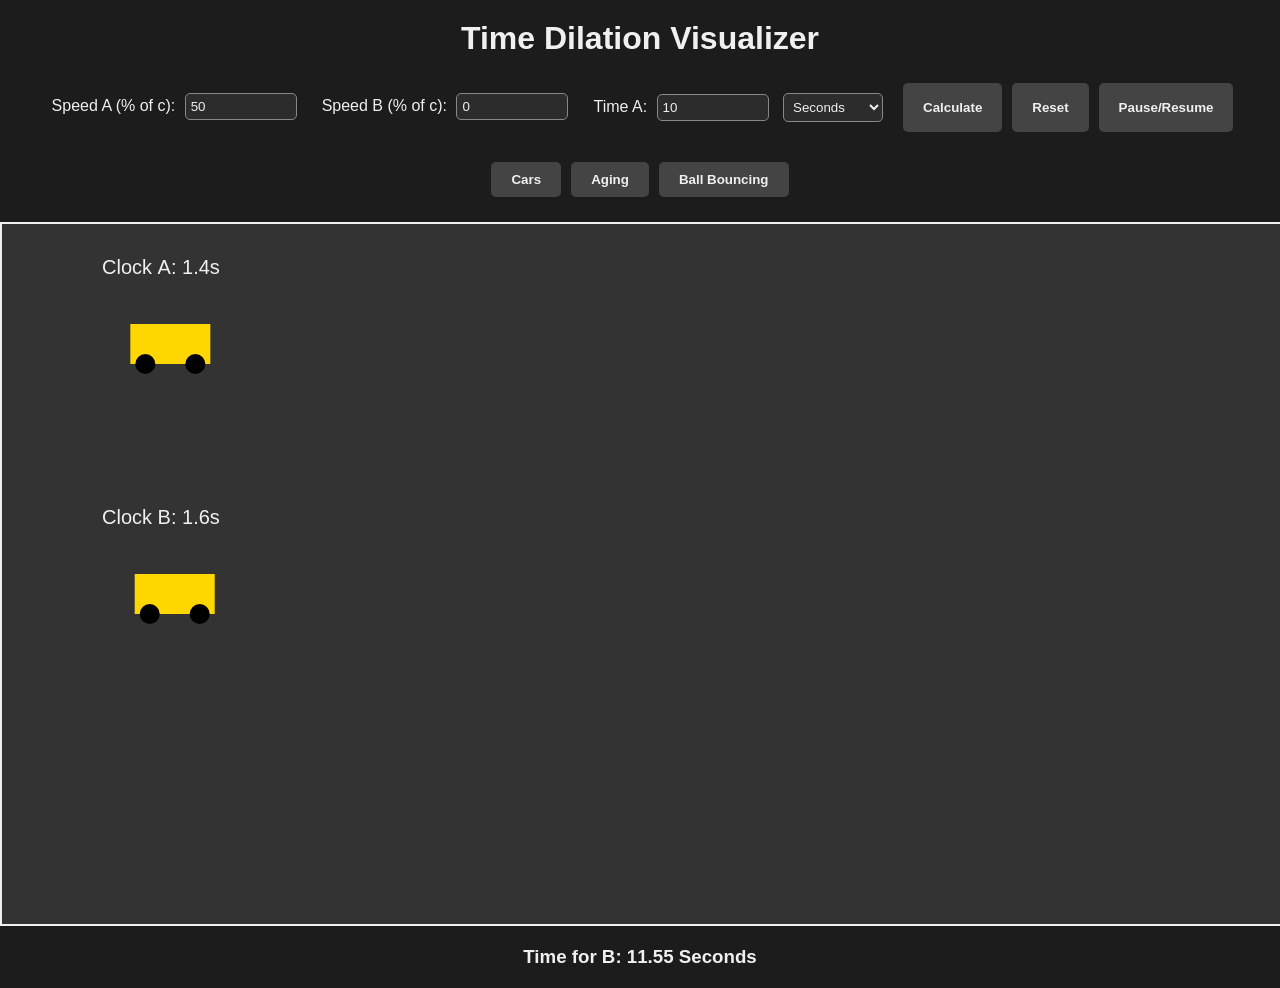
==== index.html @ 10cb570b "Update and rename Index.html to index.html" ====
<!DOCTYPE html>
<html lang="en">
<head>
    <meta charset="UTF-8">
    <title>Time Dilation Visualizer</title>
    <style>
        body {
            background: #1c1c1c;
            color: #f0f0f0;
            font-family: 'Arial', sans-serif;
            text-align: center;
            margin: 0;
            padding: 0;
        }
        canvas {
            background: #333;
            border: 2px solid #f0f0f0;
            margin-top: 20px;
            display: block;
            margin-left: auto;
            margin-right: auto;
        }
        .controls {
            margin: 20px;
            display: flex;
            justify-content: center;
            flex-wrap: wrap;
        }
        label {
            margin: 10px;
        }
        input, select {
            margin: 5px;
            padding: 5px;
            width: 100px;
            border: 1px solid #888;
            border-radius: 5px;
            background: #2c2c2c;
            color: #f0f0f0;
        }
        button {
            margin: 5px;
            padding: 10px 20px;
            font-weight: bold;
            border: none;
            border-radius: 5px;
            background: #444;
            color: #f0f0f0;
            cursor: pointer;
            transition: background 0.3s;
        }
        button:hover {
            background: #666;
        }
        h1 {
            margin-top: 20px;
        }
        h3 {
            margin: 20px;
        }
    </style>
</head>
<body>
    <h1>Time Dilation Visualizer</h1>
    <div class="controls">
        <label>Speed A (% of c): <input type="number" id="speedA" value="50"></label>
        <label>Speed B (% of c): <input type="number" id="speedB" value="0"></label>
        <label>Time A: <input type="number" id="timeA" value="10">
            <select id="timeAUnit">
                <option value="1">Seconds</option>
                <option value="60">Minutes</option>
                <option value="3600">Hours</option>
                <option value="86400">Days</option>
                <option value="604800">Weeks</option>
                <option value="2629800">Months</option>
                <option value="31557600">Years</option>
            </select>
        </label>
        <button onclick="calculate()">Calculate</button>
        <button onclick="resetClocks()">Reset</button>
        <button onclick="togglePause()">Pause/Resume</button>
    </div>
    <div class="controls">
        <button onclick="setMode('cars')">Cars</button>
        <button onclick="setMode('aging')">Aging</button>
        <button onclick="setMode('bouncing')">Ball Bouncing</button>
    </div>
    <canvas id="animationCanvas" width="1400" height="700"></canvas>
    <h3 id="result"></h3>

    <script>
        const c = 299792458;
        let gammaA = 1;
        let gammaB = 1;
        let tA = 10;
        let tB = 10;
        let unitMultiplier = 1;
        let unitName = 'Seconds';
        let mode = 'cars';
        let paused = false;

        function calculate() {
            const speedA = parseFloat(document.getElementById("speedA").value) / 100 * c;
            const speedB = parseFloat(document.getElementById("speedB").value) / 100 * c;
            const timeValue = parseFloat(document.getElementById("timeA").value);
            unitMultiplier = parseFloat(document.getElementById("timeAUnit").value);
            unitName = document.getElementById("timeAUnit").options[document.getElementById("timeAUnit").selectedIndex].text;
            tA = timeValue * unitMultiplier;
            gammaA = 1 / Math.sqrt(1 - (speedA * speedA) / (c * c));
            gammaB = 1 / Math.sqrt(1 - (speedB * speedB) / (c * c));
            tB = tA * (gammaA / gammaB);
            document.getElementById("result").innerText = `Time for B: ${(tB/unitMultiplier).toFixed(2)} ${unitName}`;
        }

        function resetClocks() {
            clockA = 0;
            clockB = 0;
            lastTime = null;
        }

        function togglePause() {
            paused = !paused;
        }

        function setMode(newMode) {
            mode = newMode;
        }

        const canvas = document.getElementById("animationCanvas");
        const ctx = canvas.getContext("2d");
        let clockA = 0, clockB = 0;

        function drawCar(x, y) {
            ctx.fillStyle = "#FFD700";
            ctx.fillRect(x, y, 80, 40);
            ctx.fillStyle = "#000";
            ctx.beginPath();
            ctx.arc(x + 15, y + 40, 10, 0, Math.PI * 2);
            ctx.arc(x + 65, y + 40, 10, 0, Math.PI * 2);
            ctx.fill();
        }

        function drawPerson(x, y, scale) {
            ctx.fillStyle = "#FFD700";
            ctx.beginPath();
            ctx.arc(x, y, 10 * scale, 0, Math.PI * 2);
            ctx.fill();
            ctx.fillRect(x - 5 * scale, y, 10 * scale, 40 * scale);
        }

        function drawBall(x, y) {
            ctx.fillStyle = "#FFD700";
            ctx.beginPath();
            ctx.arc(x, y, 20, 0, Math.PI * 2);
            ctx.fill();
        }

        function draw() {
            ctx.clearRect(0, 0, canvas.width, canvas.height);
            ctx.fillStyle = "#f0f0f0";
            ctx.font = "20px Arial";

            if (mode === 'cars') {
                ctx.fillText(`Clock A: ${clockA.toFixed(1)}s`, 100, 50);
                ctx.fillText(`Clock B: ${clockB.toFixed(1)}s`, 100, 300);
                drawCar(100 + clockA * 20, 100);
                drawCar(100 + clockB * 20, 350);
            } 
            else if (mode === 'aging') {
                ctx.beginPath();
                ctx.moveTo(canvas.width/2, 0);
                ctx.lineTo(canvas.width/2, canvas.height);
                ctx.stroke();

                ctx.fillText(`Clock A: ${clockA.toFixed(1)}s`, canvas.width/4 - 50, 50);
                ctx.fillText(`Clock B: ${clockB.toFixed(1)}s`, canvas.width*3/4 - 50, 50);

                drawPerson(canvas.width/4, canvas.height/2, 1 + clockA * 0.05);
                drawPerson(canvas.width*3/4, canvas.height/2, 1 + clockB * 0.05);
            } 
            else if (mode === 'bouncing') {
                ctx.strokeStyle = "#f0f0f0";
                ctx.beginPath();
                ctx.moveTo(200, 650);
                ctx.lineTo(400, 650);
                ctx.moveTo(1000, 650);
                ctx.lineTo(1200, 650);
                ctx.stroke();

                ctx.fillText(`Clock A: ${clockA.toFixed(1)}s`, 280, 50);
                ctx.fillText(`Clock B: ${clockB.toFixed(1)}s`, 1080, 50);

                const bounceHeightA = 550 * (Math.abs(Math.sin(clockA)));
                const bounceHeightB = 550 * (Math.abs(Math.sin(clockB)));

                drawBall(300, 650 - bounceHeightA);
                drawBall(1100, 650 - bounceHeightB);
            }
        }

        let lastTime = null;
        function animate(timestamp) {
            if (!lastTime) lastTime = timestamp;
            const delta = (timestamp - lastTime) / 1000;
            lastTime = timestamp;
            
            if (!paused) {
                clockA += delta;
                clockB += delta * (gammaA / gammaB);
            }

            draw();
            requestAnimationFrame(animate);
        }

        calculate();
        requestAnimationFrame(animate);
    </script>
</body>
</html>
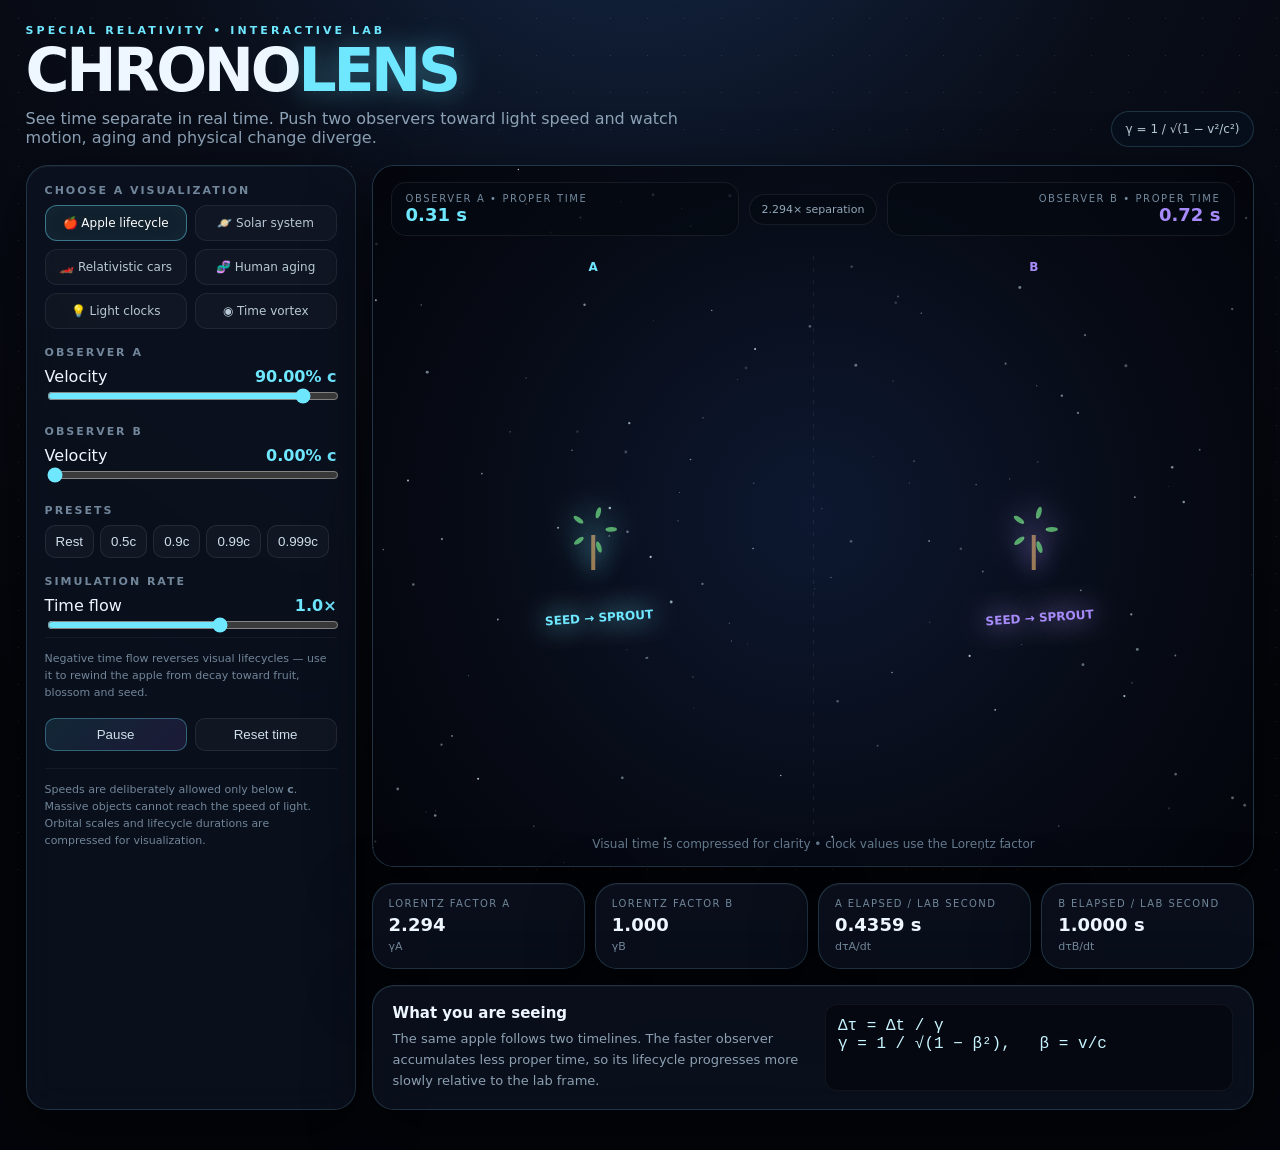
==== commit 362f7fcc: "feat: rebuild time dilation visualizer with cinematic interactive scenes" ====
--- a/index.html
+++ b/index.html
@@ -1,220 +1,46 @@
-<!DOCTYPE html>
-<html lang="en">
-<head>
-    <meta charset="UTF-8">
-    <title>Time Dilation Visualizer</title>
-    <style>
-        body {
-            background: #1c1c1c;
-            color: #f0f0f0;
-            font-family: 'Arial', sans-serif;
-            text-align: center;
-            margin: 0;
-            padding: 0;
-        }
-        canvas {
-            background: #333;
-            border: 2px solid #f0f0f0;
-            margin-top: 20px;
-            display: block;
-            margin-left: auto;
-            margin-right: auto;
-        }
-        .controls {
-            margin: 20px;
-            display: flex;
-            justify-content: center;
-            flex-wrap: wrap;
-        }
-        label {
-            margin: 10px;
-        }
-        input, select {
-            margin: 5px;
-            padding: 5px;
-            width: 100px;
-            border: 1px solid #888;
-            border-radius: 5px;
-            background: #2c2c2c;
-            color: #f0f0f0;
-        }
-        button {
-            margin: 5px;
-            padding: 10px 20px;
-            font-weight: bold;
-            border: none;
-            border-radius: 5px;
-            background: #444;
-            color: #f0f0f0;
-            cursor: pointer;
-            transition: background 0.3s;
-        }
-        button:hover {
-            background: #666;
-        }
-        h1 {
-            margin-top: 20px;
-        }
-        h3 {
-            margin: 20px;
-        }
-    </style>
-</head>
-<body>
-    <h1>Time Dilation Visualizer</h1>
-    <div class="controls">
-        <label>Speed A (% of c): <input type="number" id="speedA" value="50"></label>
-        <label>Speed B (% of c): <input type="number" id="speedB" value="0"></label>
-        <label>Time A: <input type="number" id="timeA" value="10">
-            <select id="timeAUnit">
-                <option value="1">Seconds</option>
-                <option value="60">Minutes</option>
-                <option value="3600">Hours</option>
-                <option value="86400">Days</option>
-                <option value="604800">Weeks</option>
-                <option value="2629800">Months</option>
-                <option value="31557600">Years</option>
-            </select>
-        </label>
-        <button onclick="calculate()">Calculate</button>
-        <button onclick="resetClocks()">Reset</button>
-        <button onclick="togglePause()">Pause/Resume</button>
-    </div>
-    <div class="controls">
-        <button onclick="setMode('cars')">Cars</button>
-        <button onclick="setMode('aging')">Aging</button>
-        <button onclick="setMode('bouncing')">Ball Bouncing</button>
-    </div>
-    <canvas id="animationCanvas" width="1400" height="700"></canvas>
-    <h3 id="result"></h3>
-
-    <script>
-        const c = 299792458;
-        let gammaA = 1;
-        let gammaB = 1;
-        let tA = 10;
-        let tB = 10;
-        let unitMultiplier = 1;
-        let unitName = 'Seconds';
-        let mode = 'cars';
-        let paused = false;
-
-        function calculate() {
-            const speedA = parseFloat(document.getElementById("speedA").value) / 100 * c;
-            const speedB = parseFloat(document.getElementById("speedB").value) / 100 * c;
-            const timeValue = parseFloat(document.getElementById("timeA").value);
-            unitMultiplier = parseFloat(document.getElementById("timeAUnit").value);
-            unitName = document.getElementById("timeAUnit").options[document.getElementById("timeAUnit").selectedIndex].text;
-            tA = timeValue * unitMultiplier;
-            gammaA = 1 / Math.sqrt(1 - (speedA * speedA) / (c * c));
-            gammaB = 1 / Math.sqrt(1 - (speedB * speedB) / (c * c));
-            tB = tA * (gammaA / gammaB);
-            document.getElementById("result").innerText = `Time for B: ${(tB/unitMultiplier).toFixed(2)} ${unitName}`;
-        }
-
-        function resetClocks() {
-            clockA = 0;
-            clockB = 0;
-            lastTime = null;
-        }
-
-        function togglePause() {
-            paused = !paused;
-        }
-
-        function setMode(newMode) {
-            mode = newMode;
-        }
-
-        const canvas = document.getElementById("animationCanvas");
-        const ctx = canvas.getContext("2d");
-        let clockA = 0, clockB = 0;
-
-        function drawCar(x, y) {
-            ctx.fillStyle = "#FFD700";
-            ctx.fillRect(x, y, 80, 40);
-            ctx.fillStyle = "#000";
-            ctx.beginPath();
-            ctx.arc(x + 15, y + 40, 10, 0, Math.PI * 2);
-            ctx.arc(x + 65, y + 40, 10, 0, Math.PI * 2);
-            ctx.fill();
-        }
-
-        function drawPerson(x, y, scale) {
-            ctx.fillStyle = "#FFD700";
-            ctx.beginPath();
-            ctx.arc(x, y, 10 * scale, 0, Math.PI * 2);
-            ctx.fill();
-            ctx.fillRect(x - 5 * scale, y, 10 * scale, 40 * scale);
-        }
-
-        function drawBall(x, y) {
-            ctx.fillStyle = "#FFD700";
-            ctx.beginPath();
-            ctx.arc(x, y, 20, 0, Math.PI * 2);
-            ctx.fill();
-        }
-
-        function draw() {
-            ctx.clearRect(0, 0, canvas.width, canvas.height);
-            ctx.fillStyle = "#f0f0f0";
-            ctx.font = "20px Arial";
-
-            if (mode === 'cars') {
-                ctx.fillText(`Clock A: ${clockA.toFixed(1)}s`, 100, 50);
-                ctx.fillText(`Clock B: ${clockB.toFixed(1)}s`, 100, 300);
-                drawCar(100 + clockA * 20, 100);
-                drawCar(100 + clockB * 20, 350);
-            } 
-            else if (mode === 'aging') {
-                ctx.beginPath();
-                ctx.moveTo(canvas.width/2, 0);
-                ctx.lineTo(canvas.width/2, canvas.height);
-                ctx.stroke();
-
-                ctx.fillText(`Clock A: ${clockA.toFixed(1)}s`, canvas.width/4 - 50, 50);
-                ctx.fillText(`Clock B: ${clockB.toFixed(1)}s`, canvas.width*3/4 - 50, 50);
-
-                drawPerson(canvas.width/4, canvas.height/2, 1 + clockA * 0.05);
-                drawPerson(canvas.width*3/4, canvas.height/2, 1 + clockB * 0.05);
-            } 
-            else if (mode === 'bouncing') {
-                ctx.strokeStyle = "#f0f0f0";
-                ctx.beginPath();
-                ctx.moveTo(200, 650);
-                ctx.lineTo(400, 650);
-                ctx.moveTo(1000, 650);
-                ctx.lineTo(1200, 650);
-                ctx.stroke();
-
-                ctx.fillText(`Clock A: ${clockA.toFixed(1)}s`, 280, 50);
-                ctx.fillText(`Clock B: ${clockB.toFixed(1)}s`, 1080, 50);
-
-                const bounceHeightA = 550 * (Math.abs(Math.sin(clockA)));
-                const bounceHeightB = 550 * (Math.abs(Math.sin(clockB)));
-
-                drawBall(300, 650 - bounceHeightA);
-                drawBall(1100, 650 - bounceHeightB);
-            }
-        }
-
-        let lastTime = null;
-        function animate(timestamp) {
-            if (!lastTime) lastTime = timestamp;
-            const delta = (timestamp - lastTime) / 1000;
-            lastTime = timestamp;
-            
-            if (!paused) {
-                clockA += delta;
-                clockB += delta * (gammaA / gammaB);
-            }
-
-            draw();
-            requestAnimationFrame(animate);
-        }
-
-        calculate();
-        requestAnimationFrame(animate);
-    </script>
-</body>
-</html>
+<!doctype html>
+<html lang="en">
+<head>
+<meta charset="utf-8"><meta name="viewport" content="width=device-width,initial-scale=1">
+<title>ChronoLens — Time Dilation Visualizer</title>
+<style>
+:root{--bg:#05070d;--panel:rgba(12,18,32,.78);--line:rgba(132,220,255,.18);--cyan:#6ee7ff;--violet:#a78bfa;--gold:#f7c76b;--text:#eef7ff;--muted:#8ea3b7;--danger:#ff7a90}*{box-sizing:border-box}html,body{margin:0;min-height:100%;background:radial-gradient(circle at 50% -20%,#152b4c 0,#090d18 35%,#03050a 75%);color:var(--text);font-family:Inter,ui-sans-serif,system-ui,-apple-system,Segoe UI,sans-serif}body:before{content:"";position:fixed;inset:0;pointer-events:none;background-image:radial-gradient(#fff 0.6px,transparent .7px);background-size:37px 37px;opacity:.12}.shell{width:min(1500px,96vw);margin:auto;padding:24px 0 40px}.top{display:flex;justify-content:space-between;gap:18px;align-items:end;margin-bottom:18px}.eyebrow{font-size:11px;letter-spacing:.28em;color:var(--cyan);font-weight:800}.brand h1{margin:5px 0 0;font-size:clamp(30px,5vw,60px);line-height:.95;letter-spacing:-.055em}.brand h1 span{color:var(--cyan);text-shadow:0 0 28px #6ee7ff66}.brand p{max-width:700px;color:var(--muted);margin:10px 0 0}.badge{border:1px solid var(--line);background:#08111ddd;padding:10px 14px;border-radius:999px;color:#b9cad8;font-size:12px;white-space:nowrap}.layout{display:grid;grid-template-columns:330px 1fr;gap:16px}.panel{background:var(--panel);border:1px solid var(--line);box-shadow:0 18px 60px #0008,inset 0 1px #ffffff0a;backdrop-filter:blur(18px);border-radius:22px}.controls{padding:18px;display:flex;flex-direction:column;gap:17px}.section-title{font-size:11px;letter-spacing:.18em;text-transform:uppercase;color:#71869a;font-weight:800;margin-bottom:8px}.scene-grid{display:grid;grid-template-columns:1fr 1fr;gap:8px}.scene{border:1px solid #ffffff12;background:#ffffff07;color:#b8c9d7;border-radius:12px;padding:10px 8px;cursor:pointer;font:inherit;font-size:12px;transition:.2s}.scene:hover,.scene.active{border-color:#6ee7ff70;color:white;background:#6ee7ff12;box-shadow:inset 0 0 20px #6ee7ff0b}.row{display:grid;grid-template-columns:1fr auto;align-items:center;gap:10px}.value{font-variant-numeric:tabular-nums;color:var(--cyan);font-weight:800}input[type=range]{width:100%;accent-color:#6ee7ff}.quick{display:flex;gap:6px;flex-wrap:wrap}.quick button,.action{border:1px solid #ffffff15;background:#ffffff08;color:#cfe0ec;border-radius:10px;padding:8px 10px;cursor:pointer}.quick button:hover,.action:hover{border-color:#6ee7ff55}.actions{display:grid;grid-template-columns:1fr 1fr;gap:8px}.action.primary{background:linear-gradient(135deg,#4cc9f022,#9b5de522);border-color:#6ee7ff55}.note{font-size:11px;line-height:1.55;color:#71869a;border-top:1px solid #ffffff0d;padding-top:12px}.stage{overflow:hidden;position:relative;min-height:700px}.hud{position:absolute;z-index:5;left:18px;right:18px;top:16px;display:grid;grid-template-columns:1fr auto 1fr;gap:10px;pointer-events:none}.clock{background:#050a12bb;border:1px solid #ffffff12;border-radius:15px;padding:10px 14px}.clock:last-child{text-align:right}.clock small{display:block;color:#73899d;font-size:10px;letter-spacing:.16em}.clock strong{font-size:18px;font-variant-numeric:tabular-nums}.clock.a strong{color:var(--cyan)}.clock.b strong{color:var(--violet)}.ratio{align-self:center;border:1px solid #ffffff12;border-radius:999px;background:#050a12bb;padding:8px 12px;font-size:11px;color:#93a8ba}canvas{display:block;width:100%;height:700px}.bottom{margin-top:16px;display:grid;grid-template-columns:repeat(4,1fr);gap:10px}.stat{padding:14px 16px}.stat small{display:block;color:#71869a;font-size:10px;letter-spacing:.14em;text-transform:uppercase}.stat strong{display:block;margin-top:5px;font-size:18px}.stat em{font-style:normal;color:#72879a;font-size:11px}.explain{margin-top:16px;padding:18px 20px;display:grid;grid-template-columns:1fr 1fr;gap:24px}.explain h3{margin:0 0 7px;font-size:15px}.explain p{margin:0;color:#8ca0b2;font-size:13px;line-height:1.6}.formula{font-family:ui-monospace,SFMono-Regular,Menlo,monospace;color:#c8f5ff;background:#02050a88;padding:12px;border-radius:12px;border:1px solid #ffffff0d}@media(max-width:900px){.layout{grid-template-columns:1fr}.stage{min-height:560px}canvas{height:560px}.controls{order:2}.bottom{grid-template-columns:1fr 1fr}.explain{grid-template-columns:1fr}.top{align-items:start;flex-direction:column}.badge{display:none}}@media(max-width:520px){.bottom{grid-template-columns:1fr}.hud{grid-template-columns:1fr 1fr}.ratio{display:none}}
+</style>
+</head>
+<body><main class="shell">
+<header class="top"><div class="brand"><div class="eyebrow">SPECIAL RELATIVITY • INTERACTIVE LAB</div><h1>CHRONO<span>LENS</span></h1><p>See time separate in real time. Push two observers toward light speed and watch motion, aging and physical change diverge.</p></div><div class="badge">γ = 1 / √(1 − v²/c²)</div></header>
+<section class="layout"><aside class="panel controls">
+<div><div class="section-title">Choose a visualization</div><div class="scene-grid"><button class="scene active" data-scene="apple">🍎 Apple lifecycle</button><button class="scene" data-scene="solar">🪐 Solar system</button><button class="scene" data-scene="cars">🏎️ Relativistic cars</button><button class="scene" data-scene="human">🧬 Human aging</button><button class="scene" data-scene="clock">💡 Light clocks</button><button class="scene" data-scene="wormhole">◉ Time vortex</button></div></div>
+<div><div class="section-title">Observer A</div><div class="row"><span>Velocity</span><span class="value" id="vaText">90.00% c</span></div><input id="va" type="range" min="0" max="99.99" step="0.01" value="90"></div>
+<div><div class="section-title">Observer B</div><div class="row"><span>Velocity</span><span class="value" id="vbText">0.00% c</span></div><input id="vb" type="range" min="0" max="99.99" step="0.01" value="0"></div>
+<div><div class="section-title">Presets</div><div class="quick"><button data-preset="0,0">Rest</button><button data-preset="50,0">0.5c</button><button data-preset="90,0">0.9c</button><button data-preset="99,0">0.99c</button><button data-preset="99.9,0">0.999c</button></div></div>
+<div><div class="section-title">Simulation rate</div><div class="row"><span>Time flow</span><span class="value" id="rateText">1.0×</span></div><input id="rate" type="range" min="-5" max="5" step=".1" value="1"><div class="note">Negative time flow reverses visual lifecycles — use it to rewind the apple from decay toward fruit, blossom and seed.</div></div>
+<div class="actions"><button class="action primary" id="pause">Pause</button><button class="action" id="reset">Reset time</button></div>
+<div class="note">Speeds are deliberately allowed only below <b>c</b>. Massive objects cannot reach the speed of light. Orbital scales and lifecycle durations are compressed for visualization.</div>
+</aside>
+<section><div class="panel stage"><div class="hud"><div class="clock a"><small>OBSERVER A • PROPER TIME</small><strong id="clockA">0.00 s</strong></div><div class="ratio" id="ratio">1.000× separation</div><div class="clock b"><small>OBSERVER B • PROPER TIME</small><strong id="clockB">0.00 s</strong></div></div><canvas id="cv"></canvas></div>
+<div class="bottom"><div class="panel stat"><small>Lorentz factor A</small><strong id="ga">2.294</strong><em>γA</em></div><div class="panel stat"><small>Lorentz factor B</small><strong id="gb">1.000</strong><em>γB</em></div><div class="panel stat"><small>A elapsed / lab second</small><strong id="ta">0.4359 s</strong><em>dτA/dt</em></div><div class="panel stat"><small>B elapsed / lab second</small><strong id="tb">1.0000 s</strong><em>dτB/dt</em></div></div>
+<div class="panel explain"><div><h3>What you are seeing</h3><p id="explainText">The same apple follows two timelines. The faster observer accumulates less proper time, so its lifecycle progresses more slowly relative to the lab frame.</p></div><div class="formula">Δτ = Δt / γ<br>γ = 1 / √(1 − β²), &nbsp; β = v/c</div></div></section></section></main>
+<script>
+const $=s=>document.querySelector(s), $$=s=>[...document.querySelectorAll(s)];
+const cv=$('#cv'),ctx=cv.getContext('2d');let scene='apple',lab=0,paused=false,last=0,stars=[];
+const explanations={apple:'The same apple follows two timelines. The faster observer accumulates less proper time, so its lifecycle progresses more slowly relative to the lab frame. Reverse time to visually rewind decay toward fruit, blossom and seed.',solar:'Two compressed planetary systems use each observer’s proper time. Their orbital motion separates as their relativistic clocks tick at different rates.',cars:'Both cars cross a stylized track according to their own proper-time animation. The clock difference is the physics; the track motion is an intuitive visual metaphor.',human:'The figures age along compressed lifespans. This is the twin-paradox intuition: a high-speed traveler can experience less elapsed time between shared events.',clock:'A light clock ticks when a photon completes a round trip. In the lab frame a moving clock’s light path is longer, producing time dilation.',wormhole:'A cinematic spacetime view: rings and particles rotate according to each observer’s proper time, making the growing phase difference visible.'};
+function gamma(p){let b=Math.min(Math.abs(p)/100,.9999999);return 1/Math.sqrt(1-b*b)}
+function state(){let va=+$('#va').value,vb=+$('#vb').value,ga=gamma(va),gb=gamma(vb);return{va,vb,ga,gb,a:lab/ga,b:lab/gb,rate:+$('#rate').value}}
+function ui(){let s=state();$('#vaText').textContent=s.va.toFixed(2)+'% c';$('#vbText').textContent=s.vb.toFixed(2)+'% c';$('#rateText').textContent=s.rate.toFixed(1)+'×';$('#ga').textContent=s.ga.toFixed(3);$('#gb').textContent=s.gb.toFixed(3);$('#ta').textContent=(1/s.ga).toFixed(4)+' s';$('#tb').textContent=(1/s.gb).toFixed(4)+' s';$('#clockA').textContent=formatTime(s.a);$('#clockB').textContent=formatTime(s.b);$('#ratio').textContent=(Math.max(s.ga,s.gb)/Math.min(s.ga,s.gb)).toFixed(3)+'× separation'}
+function formatTime(t){let sign=t<0?'−':'';t=Math.abs(t);if(t<60)return sign+t.toFixed(2)+' s';if(t<3600)return sign+(t/60).toFixed(2)+' min';return sign+(t/3600).toFixed(2)+' h'}
+function resize(){let r=cv.getBoundingClientRect(),d=Math.min(devicePixelRatio||1,2);cv.width=r.width*d;cv.height=r.height*d;ctx.setTransform(d,0,0,d,0,0);stars=Array.from({length:130},()=>({x:Math.random()*r.width,y:Math.random()*r.height,a:.15+Math.random()*.65,r:.3+Math.random()*1.2}))}
+function bg(w,h){let g=ctx.createRadialGradient(w*.5,h*.5,0,w*.5,h*.5,w*.7);g.addColorStop(0,'#0d1830');g.addColorStop(.55,'#070b16');g.addColorStop(1,'#020308');ctx.fillStyle=g;ctx.fillRect(0,0,w,h);for(let s of stars){ctx.globalAlpha=s.a;ctx.fillStyle='#dff8ff';ctx.beginPath();ctx.arc(s.x,s.y,s.r,0,7);ctx.fill()}ctx.globalAlpha=1}
+function divider(w,h){ctx.strokeStyle='#ffffff12';ctx.setLineDash([4,8]);ctx.beginPath();ctx.moveTo(w/2,90);ctx.lineTo(w/2,h-25);ctx.stroke();ctx.setLineDash([]);label(w*.25,105,'A', '#6ee7ff');label(w*.75,105,'B','#a78bfa')}
+function label(x,y,t,c='#fff'){ctx.textAlign='center';ctx.font='700 12px system-ui';ctx.fillStyle=c;ctx.fillText(t,x,y)}
+function apple(x,y,t,accent){let cycle=((t*.055)%4+4)%4,stage=Math.floor(cycle),f=cycle-stage;ctx.save();ctx.translate(x,y);ctx.shadowBlur=25;ctx.shadowColor=accent;if(stage===0){let sc=.25+.75*f;ctx.strokeStyle='#9b7b53';ctx.lineWidth=4;ctx.beginPath();ctx.moveTo(0,40);ctx.lineTo(0,5);ctx.stroke();ctx.fillStyle='#56a96b';for(let i=0;i<5;i++){ctx.rotate(1.25);ctx.beginPath();ctx.ellipse(18,0,22*sc,9*sc,0,0,7);ctx.fill()}ctx.fillStyle='#f4d8e4';for(let i=0;i<5;i++){ctx.rotate(1.25);ctx.beginPath();ctx.ellipse(13,0,15*f,7*f,0,0,7);ctx.fill()}label(0,92,f<.45?'SEED → SPROUT':'BLOSSOM',accent)}else{let decay=stage===3?f:stage===2?f*.35:0,rr=190-100*decay,gg=42+70*decay,bb=55-20*decay;ctx.fillStyle=`rgb(${rr},${gg},${bb})`;ctx.beginPath();ctx.arc(-20,0,50,0,7);ctx.arc(20,0,50,0,7);ctx.quadraticCurveTo(0,72,-48,18);ctx.fill();ctx.strokeStyle='#8b6948';ctx.lineWidth=6;ctx.beginPath();ctx.moveTo(4,-42);ctx.lineTo(10,-70);ctx.stroke();ctx.fillStyle='#6fb66f';ctx.beginPath();ctx.ellipse(27,-62,24,10,-.4,0,7);ctx.fill();if(decay>.08){ctx.fillStyle='#302b20';for(let i=0;i<9;i++){let a=i*2.4,r=12+(i*13)%38;ctx.beginPath();ctx.arc(Math.cos(a)*r,Math.sin(a)*r*.7,3+decay*5,0,7);ctx.fill()}}label(0,92,stage===1?'RIPE FRUIT':stage===2?'AGING':'DECAY',accent)}ctx.restore()}
+const planets=[['#9aa2a6',22,2],['#e6b56d',31,3],['#4da3ff',42,3.5],['#d66b4a',54,2.7],['#d5a66f',72,7],['#e6d29b',92,6],['#8ed8df',109,4],['#5377d6',125,4]];
+function system(x,y,t,scale=.78){ctx.save();ctx.translate(x,y);ctx.scale(scale,scale);let sun=ctx.createRadialGradient(0,0,2,0,0,24);sun.addColorStop(0,'#fff6b0');sun.addColorStop(1,'#ff9f1c');ctx.fillStyle=sun;ctx.shadowBlur=25;ctx.shadowColor='#ffb703';ctx.beginPath();ctx.arc(0,0,22,0,7);ctx.fill();ctx.shadowBlur=0;planets.forEach((p,i)=>{ctx.strokeStyle='#ffffff12';ctx.beginPath();ctx.arc(0,0,p[1],0,7);ctx.stroke();let a=t*(.65/Math.pow((i+1),.55))+i*.7;ctx.fillStyle=p[0];ctx.beginPath();ctx.arc(Math.cos(a)*p[1],Math.sin(a)*p[1],p[2],0,7);ctx.fill();if(i===5){ctx.strokeStyle='#e6d29b88';ctx.beginPath();ctx.ellipse(Math.cos(a)*p[1],Math.sin(a)*p[1],10,3,a,0,7);ctx.stroke()}});ctx.restore()}
+function car(x,y,t,accent,w){let roadW=w*.38,pos=((t*.09)%1+1)%1;ctx.strokeStyle='#ffffff22';ctx.lineWidth=2;ctx.beginPath();ctx.moveTo(x-roadW/2,y+35);ctx.lineTo(x+roadW/2,y+35);ctx.stroke();for(let i=0;i<8;i++){let xx=x-roadW/2+i*roadW/7;ctx.strokeStyle='#ffffff12';ctx.beginPath();ctx.moveTo(xx,y+29);ctx.lineTo(xx+18,y+29);ctx.stroke()}let cx=x-roadW/2+pos*roadW;ctx.save();ctx.translate(cx,y);ctx.shadowBlur=22;ctx.shadowColor=accent;ctx.fillStyle=accent;ctx.beginPath();ctx.roundRect(-35,-18,70,25,8);ctx.fill();ctx.fillStyle='#bdeeff';ctx.beginPath();ctx.moveTo(-18,-18);ctx.lineTo(-5,-34);ctx.lineTo(18,-34);ctx.lineTo(29,-18);ctx.fill();ctx.fillStyle='#05070d';[-23,23].forEach(q=>{ctx.beginPath();ctx.arc(q,8,9,0,7);ctx.fill()});ctx.restore()}
+function human(x,y,t,accent){let age=Math.max(0,Math.min(90,20+t*.45)),old=Math.max(0,(age-45)/45);ctx.save();ctx.translate(x,y);ctx.strokeStyle=accent;ctx.fillStyle=accent;ctx.lineCap='round';ctx.lineWidth=8;ctx.shadowBlur=18;ctx.shadowColor=accent;ctx.beginPath();ctx.arc(0,-72,22-old*2,0,7);ctx.fill();ctx.beginPath();ctx.moveTo(0,-48);ctx.lineTo(0,15);ctx.moveTo(0,-20);ctx.lineTo(-35,5+old*8);ctx.moveTo(0,-20);ctx.lineTo(35,5+old*8);ctx.moveTo(0,15);ctx.lineTo(-25,62);ctx.moveTo(0,15);ctx.lineTo(22-old*8,62);ctx.stroke();if(old>.35){ctx.strokeStyle='#dfe8ef';ctx.lineWidth=2;for(let i=-2;i<=2;i++){ctx.beginPath();ctx.moveTo(i*6,-92);ctx.lineTo(i*7,-104);ctx.stroke()}}ctx.restore();label(x,y+100,Math.round(age)+' visual years',accent)}
+function lightClock(x,y,t,accent,moving){let H=250,W=120;ctx.strokeStyle=accent+'88';ctx.lineWidth=3;ctx.strokeRect(x-W/2,y-H/2,W,H);ctx.fillStyle=accent;ctx.fillRect(x-W/2-8,y-H/2-5,W+16,10);ctx.fillRect(x-W/2-8,y+H/2-5,W+16,10);let phase=((t*.7)%2+2)%2,py=phase<1?y-H/2+phase*H:y+H/2-(phase-1)*H;ctx.shadowBlur=20;ctx.shadowColor=accent;ctx.fillStyle='#fff';ctx.beginPath();ctx.arc(x,py,7,0,7);ctx.fill();ctx.shadowBlur=0;label(x,y+H/2+28,moving?'MOVING LIGHT CLOCK':'REFERENCE LIGHT CLOCK',accent)}
+function vortex(x,y,t,accent){ctx.save();ctx.translate(x,y);for(let i=0;i<18;i++){let r=15+i*9,a=t*.16+i*.42;ctx.strokeStyle=accent+(Math.max(20,130-i*5)).toString(16).padStart(2,'0');ctx.lineWidth=2;ctx.beginPath();ctx.ellipse(0,0,r,r*.45,a,0,Math.PI*1.55);ctx.stroke()}ctx.fillStyle='#000';ctx.shadowBlur=35;ctx.shadowColor=accent;ctx.beginPath();ctx.arc(0,0,20,0,7);ctx.fill();ctx.restore()}
+function draw(){let w=cv.clientWidth,h=cv.clientHeight,s=state();bg(w,h);divider(w,h);let y=h*.52;if(scene==='apple'){apple(w*.25,y,s.a,'#6ee7ff');apple(w*.75,y,s.b,'#a78bfa')}if(scene==='solar'){system(w*.25,y,s.a);system(w*.75,y,s.b)}if(scene==='cars'){car(w*.25,y,s.a,'#6ee7ff',w);car(w*.75,y,s.b,'#a78bfa',w)}if(scene==='human'){human(w*.25,y,s.a,'#6ee7ff');human(w*.75,y,s.b,'#a78bfa')}if(scene==='clock'){lightClock(w*.25,y,s.a,'#6ee7ff',s.va>0);lightClock(w*.75,y,s.b,'#a78bfa',s.vb>0)}if(scene==='wormhole'){vortex(w*.25,y,s.a,'#6ee7ff');vortex(w*.75,y,s.b,'#a78bfa')}ctx.textAlign='center';ctx.font='12px system-ui';ctx.fillStyle='#657b8f';ctx.fillText('Visual time is compressed for clarity • clock values use the Lorentz factor',w/2,h-18)}
+function frame(ts){if(!last)last=ts;let dt=Math.min((ts-last)/1000,.05);last=ts;if(!paused)lab+=dt*state().rate;ui();draw();requestAnimationFrame(frame)}
+$$('.scene').forEach(b=>b.onclick=()=>{$$('.scene').forEach(x=>x.classList.remove('active'));b.classList.add('active');scene=b.dataset.scene;$('#explainText').textContent=explanations[scene]});$$('[data-preset]').forEach(b=>b.onclick=()=>{let [a,c]=b.dataset.preset.split(',');$('#va').value=a;$('#vb').value=c;ui()});['va','vb','rate'].forEach(id=>$('#'+id).oninput=ui);$('#pause').onclick=()=>{paused=!paused;$('#pause').textContent=paused?'Resume':'Pause'};$('#reset').onclick=()=>{lab=0;last=0};addEventListener('resize',resize);resize();ui();requestAnimationFrame(frame);
+</script></body></html>
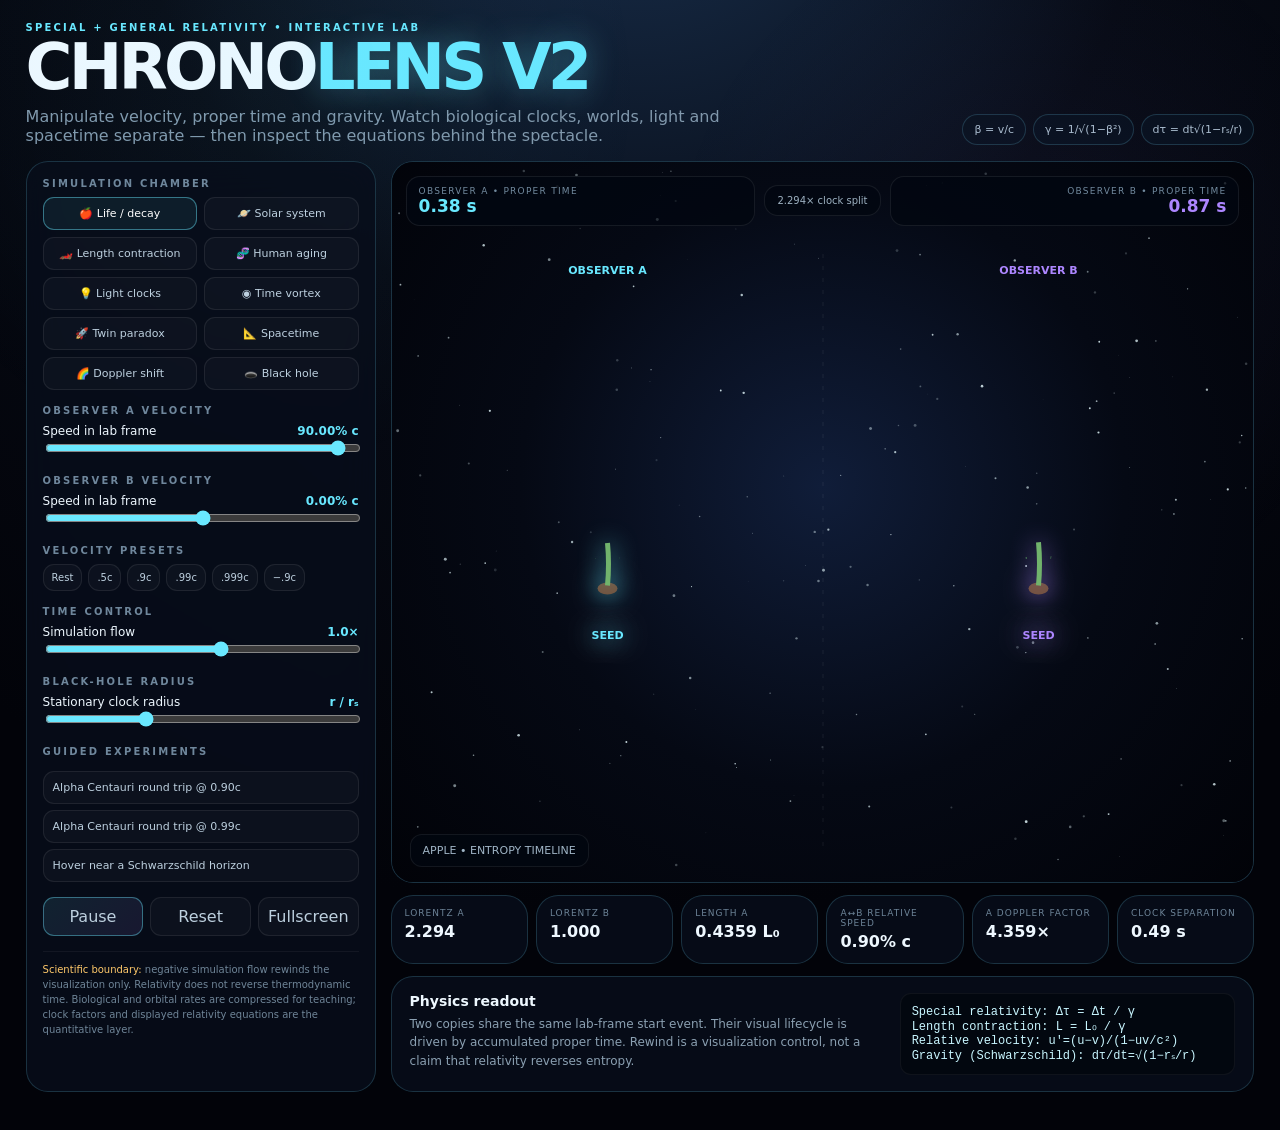
==== commit 3c8f4d0f: "V2: rebuild ChronoLens as multi-mode relativity laboratory" ====
--- a/index.html
+++ b/index.html
@@ -1,46 +1 @@
-<!doctype html>
-<html lang="en">
-<head>
-<meta charset="utf-8"><meta name="viewport" content="width=device-width,initial-scale=1">
-<title>ChronoLens — Time Dilation Visualizer</title>
-<style>
-:root{--bg:#05070d;--panel:rgba(12,18,32,.78);--line:rgba(132,220,255,.18);--cyan:#6ee7ff;--violet:#a78bfa;--gold:#f7c76b;--text:#eef7ff;--muted:#8ea3b7;--danger:#ff7a90}*{box-sizing:border-box}html,body{margin:0;min-height:100%;background:radial-gradient(circle at 50% -20%,#152b4c 0,#090d18 35%,#03050a 75%);color:var(--text);font-family:Inter,ui-sans-serif,system-ui,-apple-system,Segoe UI,sans-serif}body:before{content:"";position:fixed;inset:0;pointer-events:none;background-image:radial-gradient(#fff 0.6px,transparent .7px);background-size:37px 37px;opacity:.12}.shell{width:min(1500px,96vw);margin:auto;padding:24px 0 40px}.top{display:flex;justify-content:space-between;gap:18px;align-items:end;margin-bottom:18px}.eyebrow{font-size:11px;letter-spacing:.28em;color:var(--cyan);font-weight:800}.brand h1{margin:5px 0 0;font-size:clamp(30px,5vw,60px);line-height:.95;letter-spacing:-.055em}.brand h1 span{color:var(--cyan);text-shadow:0 0 28px #6ee7ff66}.brand p{max-width:700px;color:var(--muted);margin:10px 0 0}.badge{border:1px solid var(--line);background:#08111ddd;padding:10px 14px;border-radius:999px;color:#b9cad8;font-size:12px;white-space:nowrap}.layout{display:grid;grid-template-columns:330px 1fr;gap:16px}.panel{background:var(--panel);border:1px solid var(--line);box-shadow:0 18px 60px #0008,inset 0 1px #ffffff0a;backdrop-filter:blur(18px);border-radius:22px}.controls{padding:18px;display:flex;flex-direction:column;gap:17px}.section-title{font-size:11px;letter-spacing:.18em;text-transform:uppercase;color:#71869a;font-weight:800;margin-bottom:8px}.scene-grid{display:grid;grid-template-columns:1fr 1fr;gap:8px}.scene{border:1px solid #ffffff12;background:#ffffff07;color:#b8c9d7;border-radius:12px;padding:10px 8px;cursor:pointer;font:inherit;font-size:12px;transition:.2s}.scene:hover,.scene.active{border-color:#6ee7ff70;color:white;background:#6ee7ff12;box-shadow:inset 0 0 20px #6ee7ff0b}.row{display:grid;grid-template-columns:1fr auto;align-items:center;gap:10px}.value{font-variant-numeric:tabular-nums;color:var(--cyan);font-weight:800}input[type=range]{width:100%;accent-color:#6ee7ff}.quick{display:flex;gap:6px;flex-wrap:wrap}.quick button,.action{border:1px solid #ffffff15;background:#ffffff08;color:#cfe0ec;border-radius:10px;padding:8px 10px;cursor:pointer}.quick button:hover,.action:hover{border-color:#6ee7ff55}.actions{display:grid;grid-template-columns:1fr 1fr;gap:8px}.action.primary{background:linear-gradient(135deg,#4cc9f022,#9b5de522);border-color:#6ee7ff55}.note{font-size:11px;line-height:1.55;color:#71869a;border-top:1px solid #ffffff0d;padding-top:12px}.stage{overflow:hidden;position:relative;min-height:700px}.hud{position:absolute;z-index:5;left:18px;right:18px;top:16px;display:grid;grid-template-columns:1fr auto 1fr;gap:10px;pointer-events:none}.clock{background:#050a12bb;border:1px solid #ffffff12;border-radius:15px;padding:10px 14px}.clock:last-child{text-align:right}.clock small{display:block;color:#73899d;font-size:10px;letter-spacing:.16em}.clock strong{font-size:18px;font-variant-numeric:tabular-nums}.clock.a strong{color:var(--cyan)}.clock.b strong{color:var(--violet)}.ratio{align-self:center;border:1px solid #ffffff12;border-radius:999px;background:#050a12bb;padding:8px 12px;font-size:11px;color:#93a8ba}canvas{display:block;width:100%;height:700px}.bottom{margin-top:16px;display:grid;grid-template-columns:repeat(4,1fr);gap:10px}.stat{padding:14px 16px}.stat small{display:block;color:#71869a;font-size:10px;letter-spacing:.14em;text-transform:uppercase}.stat strong{display:block;margin-top:5px;font-size:18px}.stat em{font-style:normal;color:#72879a;font-size:11px}.explain{margin-top:16px;padding:18px 20px;display:grid;grid-template-columns:1fr 1fr;gap:24px}.explain h3{margin:0 0 7px;font-size:15px}.explain p{margin:0;color:#8ca0b2;font-size:13px;line-height:1.6}.formula{font-family:ui-monospace,SFMono-Regular,Menlo,monospace;color:#c8f5ff;background:#02050a88;padding:12px;border-radius:12px;border:1px solid #ffffff0d}@media(max-width:900px){.layout{grid-template-columns:1fr}.stage{min-height:560px}canvas{height:560px}.controls{order:2}.bottom{grid-template-columns:1fr 1fr}.explain{grid-template-columns:1fr}.top{align-items:start;flex-direction:column}.badge{display:none}}@media(max-width:520px){.bottom{grid-template-columns:1fr}.hud{grid-template-columns:1fr 1fr}.ratio{display:none}}
-</style>
-</head>
-<body><main class="shell">
-<header class="top"><div class="brand"><div class="eyebrow">SPECIAL RELATIVITY • INTERACTIVE LAB</div><h1>CHRONO<span>LENS</span></h1><p>See time separate in real time. Push two observers toward light speed and watch motion, aging and physical change diverge.</p></div><div class="badge">γ = 1 / √(1 − v²/c²)</div></header>
-<section class="layout"><aside class="panel controls">
-<div><div class="section-title">Choose a visualization</div><div class="scene-grid"><button class="scene active" data-scene="apple">🍎 Apple lifecycle</button><button class="scene" data-scene="solar">🪐 Solar system</button><button class="scene" data-scene="cars">🏎️ Relativistic cars</button><button class="scene" data-scene="human">🧬 Human aging</button><button class="scene" data-scene="clock">💡 Light clocks</button><button class="scene" data-scene="wormhole">◉ Time vortex</button></div></div>
-<div><div class="section-title">Observer A</div><div class="row"><span>Velocity</span><span class="value" id="vaText">90.00% c</span></div><input id="va" type="range" min="0" max="99.99" step="0.01" value="90"></div>
-<div><div class="section-title">Observer B</div><div class="row"><span>Velocity</span><span class="value" id="vbText">0.00% c</span></div><input id="vb" type="range" min="0" max="99.99" step="0.01" value="0"></div>
-<div><div class="section-title">Presets</div><div class="quick"><button data-preset="0,0">Rest</button><button data-preset="50,0">0.5c</button><button data-preset="90,0">0.9c</button><button data-preset="99,0">0.99c</button><button data-preset="99.9,0">0.999c</button></div></div>
-<div><div class="section-title">Simulation rate</div><div class="row"><span>Time flow</span><span class="value" id="rateText">1.0×</span></div><input id="rate" type="range" min="-5" max="5" step=".1" value="1"><div class="note">Negative time flow reverses visual lifecycles — use it to rewind the apple from decay toward fruit, blossom and seed.</div></div>
-<div class="actions"><button class="action primary" id="pause">Pause</button><button class="action" id="reset">Reset time</button></div>
-<div class="note">Speeds are deliberately allowed only below <b>c</b>. Massive objects cannot reach the speed of light. Orbital scales and lifecycle durations are compressed for visualization.</div>
-</aside>
-<section><div class="panel stage"><div class="hud"><div class="clock a"><small>OBSERVER A • PROPER TIME</small><strong id="clockA">0.00 s</strong></div><div class="ratio" id="ratio">1.000× separation</div><div class="clock b"><small>OBSERVER B • PROPER TIME</small><strong id="clockB">0.00 s</strong></div></div><canvas id="cv"></canvas></div>
-<div class="bottom"><div class="panel stat"><small>Lorentz factor A</small><strong id="ga">2.294</strong><em>γA</em></div><div class="panel stat"><small>Lorentz factor B</small><strong id="gb">1.000</strong><em>γB</em></div><div class="panel stat"><small>A elapsed / lab second</small><strong id="ta">0.4359 s</strong><em>dτA/dt</em></div><div class="panel stat"><small>B elapsed / lab second</small><strong id="tb">1.0000 s</strong><em>dτB/dt</em></div></div>
-<div class="panel explain"><div><h3>What you are seeing</h3><p id="explainText">The same apple follows two timelines. The faster observer accumulates less proper time, so its lifecycle progresses more slowly relative to the lab frame.</p></div><div class="formula">Δτ = Δt / γ<br>γ = 1 / √(1 − β²), &nbsp; β = v/c</div></div></section></section></main>
-<script>
-const $=s=>document.querySelector(s), $$=s=>[...document.querySelectorAll(s)];
-const cv=$('#cv'),ctx=cv.getContext('2d');let scene='apple',lab=0,paused=false,last=0,stars=[];
-const explanations={apple:'The same apple follows two timelines. The faster observer accumulates less proper time, so its lifecycle progresses more slowly relative to the lab frame. Reverse time to visually rewind decay toward fruit, blossom and seed.',solar:'Two compressed planetary systems use each observer’s proper time. Their orbital motion separates as their relativistic clocks tick at different rates.',cars:'Both cars cross a stylized track according to their own proper-time animation. The clock difference is the physics; the track motion is an intuitive visual metaphor.',human:'The figures age along compressed lifespans. This is the twin-paradox intuition: a high-speed traveler can experience less elapsed time between shared events.',clock:'A light clock ticks when a photon completes a round trip. In the lab frame a moving clock’s light path is longer, producing time dilation.',wormhole:'A cinematic spacetime view: rings and particles rotate according to each observer’s proper time, making the growing phase difference visible.'};
-function gamma(p){let b=Math.min(Math.abs(p)/100,.9999999);return 1/Math.sqrt(1-b*b)}
-function state(){let va=+$('#va').value,vb=+$('#vb').value,ga=gamma(va),gb=gamma(vb);return{va,vb,ga,gb,a:lab/ga,b:lab/gb,rate:+$('#rate').value}}
-function ui(){let s=state();$('#vaText').textContent=s.va.toFixed(2)+'% c';$('#vbText').textContent=s.vb.toFixed(2)+'% c';$('#rateText').textContent=s.rate.toFixed(1)+'×';$('#ga').textContent=s.ga.toFixed(3);$('#gb').textContent=s.gb.toFixed(3);$('#ta').textContent=(1/s.ga).toFixed(4)+' s';$('#tb').textContent=(1/s.gb).toFixed(4)+' s';$('#clockA').textContent=formatTime(s.a);$('#clockB').textContent=formatTime(s.b);$('#ratio').textContent=(Math.max(s.ga,s.gb)/Math.min(s.ga,s.gb)).toFixed(3)+'× separation'}
-function formatTime(t){let sign=t<0?'−':'';t=Math.abs(t);if(t<60)return sign+t.toFixed(2)+' s';if(t<3600)return sign+(t/60).toFixed(2)+' min';return sign+(t/3600).toFixed(2)+' h'}
-function resize(){let r=cv.getBoundingClientRect(),d=Math.min(devicePixelRatio||1,2);cv.width=r.width*d;cv.height=r.height*d;ctx.setTransform(d,0,0,d,0,0);stars=Array.from({length:130},()=>({x:Math.random()*r.width,y:Math.random()*r.height,a:.15+Math.random()*.65,r:.3+Math.random()*1.2}))}
-function bg(w,h){let g=ctx.createRadialGradient(w*.5,h*.5,0,w*.5,h*.5,w*.7);g.addColorStop(0,'#0d1830');g.addColorStop(.55,'#070b16');g.addColorStop(1,'#020308');ctx.fillStyle=g;ctx.fillRect(0,0,w,h);for(let s of stars){ctx.globalAlpha=s.a;ctx.fillStyle='#dff8ff';ctx.beginPath();ctx.arc(s.x,s.y,s.r,0,7);ctx.fill()}ctx.globalAlpha=1}
-function divider(w,h){ctx.strokeStyle='#ffffff12';ctx.setLineDash([4,8]);ctx.beginPath();ctx.moveTo(w/2,90);ctx.lineTo(w/2,h-25);ctx.stroke();ctx.setLineDash([]);label(w*.25,105,'A', '#6ee7ff');label(w*.75,105,'B','#a78bfa')}
-function label(x,y,t,c='#fff'){ctx.textAlign='center';ctx.font='700 12px system-ui';ctx.fillStyle=c;ctx.fillText(t,x,y)}
-function apple(x,y,t,accent){let cycle=((t*.055)%4+4)%4,stage=Math.floor(cycle),f=cycle-stage;ctx.save();ctx.translate(x,y);ctx.shadowBlur=25;ctx.shadowColor=accent;if(stage===0){let sc=.25+.75*f;ctx.strokeStyle='#9b7b53';ctx.lineWidth=4;ctx.beginPath();ctx.moveTo(0,40);ctx.lineTo(0,5);ctx.stroke();ctx.fillStyle='#56a96b';for(let i=0;i<5;i++){ctx.rotate(1.25);ctx.beginPath();ctx.ellipse(18,0,22*sc,9*sc,0,0,7);ctx.fill()}ctx.fillStyle='#f4d8e4';for(let i=0;i<5;i++){ctx.rotate(1.25);ctx.beginPath();ctx.ellipse(13,0,15*f,7*f,0,0,7);ctx.fill()}label(0,92,f<.45?'SEED → SPROUT':'BLOSSOM',accent)}else{let decay=stage===3?f:stage===2?f*.35:0,rr=190-100*decay,gg=42+70*decay,bb=55-20*decay;ctx.fillStyle=`rgb(${rr},${gg},${bb})`;ctx.beginPath();ctx.arc(-20,0,50,0,7);ctx.arc(20,0,50,0,7);ctx.quadraticCurveTo(0,72,-48,18);ctx.fill();ctx.strokeStyle='#8b6948';ctx.lineWidth=6;ctx.beginPath();ctx.moveTo(4,-42);ctx.lineTo(10,-70);ctx.stroke();ctx.fillStyle='#6fb66f';ctx.beginPath();ctx.ellipse(27,-62,24,10,-.4,0,7);ctx.fill();if(decay>.08){ctx.fillStyle='#302b20';for(let i=0;i<9;i++){let a=i*2.4,r=12+(i*13)%38;ctx.beginPath();ctx.arc(Math.cos(a)*r,Math.sin(a)*r*.7,3+decay*5,0,7);ctx.fill()}}label(0,92,stage===1?'RIPE FRUIT':stage===2?'AGING':'DECAY',accent)}ctx.restore()}
-const planets=[['#9aa2a6',22,2],['#e6b56d',31,3],['#4da3ff',42,3.5],['#d66b4a',54,2.7],['#d5a66f',72,7],['#e6d29b',92,6],['#8ed8df',109,4],['#5377d6',125,4]];
-function system(x,y,t,scale=.78){ctx.save();ctx.translate(x,y);ctx.scale(scale,scale);let sun=ctx.createRadialGradient(0,0,2,0,0,24);sun.addColorStop(0,'#fff6b0');sun.addColorStop(1,'#ff9f1c');ctx.fillStyle=sun;ctx.shadowBlur=25;ctx.shadowColor='#ffb703';ctx.beginPath();ctx.arc(0,0,22,0,7);ctx.fill();ctx.shadowBlur=0;planets.forEach((p,i)=>{ctx.strokeStyle='#ffffff12';ctx.beginPath();ctx.arc(0,0,p[1],0,7);ctx.stroke();let a=t*(.65/Math.pow((i+1),.55))+i*.7;ctx.fillStyle=p[0];ctx.beginPath();ctx.arc(Math.cos(a)*p[1],Math.sin(a)*p[1],p[2],0,7);ctx.fill();if(i===5){ctx.strokeStyle='#e6d29b88';ctx.beginPath();ctx.ellipse(Math.cos(a)*p[1],Math.sin(a)*p[1],10,3,a,0,7);ctx.stroke()}});ctx.restore()}
-function car(x,y,t,accent,w){let roadW=w*.38,pos=((t*.09)%1+1)%1;ctx.strokeStyle='#ffffff22';ctx.lineWidth=2;ctx.beginPath();ctx.moveTo(x-roadW/2,y+35);ctx.lineTo(x+roadW/2,y+35);ctx.stroke();for(let i=0;i<8;i++){let xx=x-roadW/2+i*roadW/7;ctx.strokeStyle='#ffffff12';ctx.beginPath();ctx.moveTo(xx,y+29);ctx.lineTo(xx+18,y+29);ctx.stroke()}let cx=x-roadW/2+pos*roadW;ctx.save();ctx.translate(cx,y);ctx.shadowBlur=22;ctx.shadowColor=accent;ctx.fillStyle=accent;ctx.beginPath();ctx.roundRect(-35,-18,70,25,8);ctx.fill();ctx.fillStyle='#bdeeff';ctx.beginPath();ctx.moveTo(-18,-18);ctx.lineTo(-5,-34);ctx.lineTo(18,-34);ctx.lineTo(29,-18);ctx.fill();ctx.fillStyle='#05070d';[-23,23].forEach(q=>{ctx.beginPath();ctx.arc(q,8,9,0,7);ctx.fill()});ctx.restore()}
-function human(x,y,t,accent){let age=Math.max(0,Math.min(90,20+t*.45)),old=Math.max(0,(age-45)/45);ctx.save();ctx.translate(x,y);ctx.strokeStyle=accent;ctx.fillStyle=accent;ctx.lineCap='round';ctx.lineWidth=8;ctx.shadowBlur=18;ctx.shadowColor=accent;ctx.beginPath();ctx.arc(0,-72,22-old*2,0,7);ctx.fill();ctx.beginPath();ctx.moveTo(0,-48);ctx.lineTo(0,15);ctx.moveTo(0,-20);ctx.lineTo(-35,5+old*8);ctx.moveTo(0,-20);ctx.lineTo(35,5+old*8);ctx.moveTo(0,15);ctx.lineTo(-25,62);ctx.moveTo(0,15);ctx.lineTo(22-old*8,62);ctx.stroke();if(old>.35){ctx.strokeStyle='#dfe8ef';ctx.lineWidth=2;for(let i=-2;i<=2;i++){ctx.beginPath();ctx.moveTo(i*6,-92);ctx.lineTo(i*7,-104);ctx.stroke()}}ctx.restore();label(x,y+100,Math.round(age)+' visual years',accent)}
-function lightClock(x,y,t,accent,moving){let H=250,W=120;ctx.strokeStyle=accent+'88';ctx.lineWidth=3;ctx.strokeRect(x-W/2,y-H/2,W,H);ctx.fillStyle=accent;ctx.fillRect(x-W/2-8,y-H/2-5,W+16,10);ctx.fillRect(x-W/2-8,y+H/2-5,W+16,10);let phase=((t*.7)%2+2)%2,py=phase<1?y-H/2+phase*H:y+H/2-(phase-1)*H;ctx.shadowBlur=20;ctx.shadowColor=accent;ctx.fillStyle='#fff';ctx.beginPath();ctx.arc(x,py,7,0,7);ctx.fill();ctx.shadowBlur=0;label(x,y+H/2+28,moving?'MOVING LIGHT CLOCK':'REFERENCE LIGHT CLOCK',accent)}
-function vortex(x,y,t,accent){ctx.save();ctx.translate(x,y);for(let i=0;i<18;i++){let r=15+i*9,a=t*.16+i*.42;ctx.strokeStyle=accent+(Math.max(20,130-i*5)).toString(16).padStart(2,'0');ctx.lineWidth=2;ctx.beginPath();ctx.ellipse(0,0,r,r*.45,a,0,Math.PI*1.55);ctx.stroke()}ctx.fillStyle='#000';ctx.shadowBlur=35;ctx.shadowColor=accent;ctx.beginPath();ctx.arc(0,0,20,0,7);ctx.fill();ctx.restore()}
-function draw(){let w=cv.clientWidth,h=cv.clientHeight,s=state();bg(w,h);divider(w,h);let y=h*.52;if(scene==='apple'){apple(w*.25,y,s.a,'#6ee7ff');apple(w*.75,y,s.b,'#a78bfa')}if(scene==='solar'){system(w*.25,y,s.a);system(w*.75,y,s.b)}if(scene==='cars'){car(w*.25,y,s.a,'#6ee7ff',w);car(w*.75,y,s.b,'#a78bfa',w)}if(scene==='human'){human(w*.25,y,s.a,'#6ee7ff');human(w*.75,y,s.b,'#a78bfa')}if(scene==='clock'){lightClock(w*.25,y,s.a,'#6ee7ff',s.va>0);lightClock(w*.75,y,s.b,'#a78bfa',s.vb>0)}if(scene==='wormhole'){vortex(w*.25,y,s.a,'#6ee7ff');vortex(w*.75,y,s.b,'#a78bfa')}ctx.textAlign='center';ctx.font='12px system-ui';ctx.fillStyle='#657b8f';ctx.fillText('Visual time is compressed for clarity • clock values use the Lorentz factor',w/2,h-18)}
-function frame(ts){if(!last)last=ts;let dt=Math.min((ts-last)/1000,.05);last=ts;if(!paused)lab+=dt*state().rate;ui();draw();requestAnimationFrame(frame)}
-$$('.scene').forEach(b=>b.onclick=()=>{$$('.scene').forEach(x=>x.classList.remove('active'));b.classList.add('active');scene=b.dataset.scene;$('#explainText').textContent=explanations[scene]});$$('[data-preset]').forEach(b=>b.onclick=()=>{let [a,c]=b.dataset.preset.split(',');$('#va').value=a;$('#vb').value=c;ui()});['va','vb','rate'].forEach(id=>$('#'+id).oninput=ui);$('#pause').onclick=()=>{paused=!paused;$('#pause').textContent=paused?'Resume':'Pause'};$('#reset').onclick=()=>{lab=0;last=0};addEventListener('resize',resize);resize();ui();requestAnimationFrame(frame);
-</script></body></html>+<!doctype html><html lang="en"><head><meta charset="utf-8"><meta name="viewport" content="width=device-width,initial-scale=1"><meta name="theme-color" content="#02040a"><title>ChronoLens V2 — Relativity Laboratory</title><link rel="stylesheet" href="styles.css"></head><body><main class="shell"><header class="top"><div><div class="eyebrow">SPECIAL + GENERAL RELATIVITY • INTERACTIVE LAB</div><h1>CHRONO<span>LENS V2</span></h1><p>Manipulate velocity, proper time and gravity. Watch biological clocks, worlds, light and spacetime separate — then inspect the equations behind the spectacle.</p></div><div class="chips"><span class="chip">β = v/c</span><span class="chip">γ = 1/√(1−β²)</span><span class="chip">dτ = dt√(1−rₛ/r)</span></div></header><section class="layout"><aside class="panel controls"><div><div class="section-title">Simulation chamber</div><div class="scene-grid"><button class="scene active" data-scene="apple">🍎 Life / decay</button><button class="scene" data-scene="solar">🪐 Solar system</button><button class="scene" data-scene="cars">🏎️ Length contraction</button><button class="scene" data-scene="human">🧬 Human aging</button><button class="scene" data-scene="light">💡 Light clocks</button><button class="scene" data-scene="vortex">◉ Time vortex</button><button class="scene" data-scene="twin">🚀 Twin paradox</button><button class="scene" data-scene="spacetime">📐 Spacetime</button><button class="scene" data-scene="doppler">🌈 Doppler shift</button><button class="scene" data-scene="blackhole">🕳️ Black hole</button></div></div><div><div class="section-title">Observer A velocity</div><div class="row"><span>Speed in lab frame</span><span class="value" id="vaText">90.00% c</span></div><input id="va" type="range" min="-99.99" max="99.99" step=".01" value="90"></div><div><div class="section-title">Observer B velocity</div><div class="row"><span>Speed in lab frame</span><span class="value" id="vbText">0.00% c</span></div><input id="vb" type="range" min="-99.99" max="99.99" step=".01" value="0"></div><div><div class="section-title">Velocity presets</div><div class="quick"><button data-preset="0,0">Rest</button><button data-preset="50,0">.5c</button><button data-preset="90,0">.9c</button><button data-preset="99,0">.99c</button><button data-preset="99.9,0">.999c</button><button data-preset="-90,0">−.9c</button></div></div><div><div class="section-title">Time control</div><div class="row"><span>Simulation flow</span><span class="value" id="rateText">1.0×</span></div><input id="rate" type="range" min="-8" max="8" step=".1" value="1"></div><div><div class="section-title">Black-hole radius</div><div class="row"><span>Stationary clock radius</span><span class="value">r / rₛ</span></div><input id="gravity" type="range" min="1.02" max="3.2" step=".01" value="1.7"></div><div><div class="section-title">Guided experiments</div><button class="mission" data-scene="twin" data-speed="90">Alpha Centauri round trip @ 0.90c</button><button class="mission" data-scene="twin" data-speed="99">Alpha Centauri round trip @ 0.99c</button><button class="mission" data-scene="blackhole" data-speed="0">Hover near a Schwarzschild horizon</button></div><div class="actions"><button class="action primary" id="pause">Pause</button><button class="action" id="reset">Reset</button><button class="action" id="fullscreen">Fullscreen</button></div><div class="note"><span class="warn">Scientific boundary:</span> negative simulation flow rewinds the visualization only. Relativity does not reverse thermodynamic time. Biological and orbital rates are compressed for teaching; clock factors and displayed relativity equations are the quantitative layer.</div></aside><section><div class="panel stage"><div class="hud"><div class="clock a"><small>OBSERVER A • PROPER TIME</small><strong id="clockA">0.00 s</strong></div><div class="centerhud" id="ratio">1.000× clock split</div><div class="clock b"><small>OBSERVER B • PROPER TIME</small><strong id="clockB">0.00 s</strong></div></div><div class="sceneTitle" id="sceneTitle">APPLE • ENTROPY TIMELINE</div><canvas id="cv"></canvas></div><div class="stats"><div class="panel stat"><small>Lorentz A</small><strong id="ga">2.294</strong></div><div class="panel stat"><small>Lorentz B</small><strong id="gb">1.000</strong></div><div class="panel stat"><small>Length A</small><strong id="contract">0.4359 L₀</strong></div><div class="panel stat"><small>A↔B relative speed</small><strong id="relative">90.00% c</strong></div><div class="panel stat"><small>A Doppler factor</small><strong id="doppler">4.359×</strong></div><div class="panel stat"><small>Clock separation</small><strong id="delta">0.00 s</strong></div></div><div class="panel explain"><div><h3>Physics readout</h3><p id="explainText"></p></div><div class="formula">Special relativity: Δτ = Δt / γ<br>Length contraction: L = L₀ / γ<br>Relative velocity: u′=(u−v)/(1−uv/c²)<br>Gravity (Schwarzschild): dτ/dt=√(1−rₛ/r)</div></div></section></section></main><script src="app.js"></script></body></html>
--- a/styles.css
+++ b/styles.css
@@ -0,0 +1 @@
+:root{--bg:#02040a;--panel:rgba(8,14,27,.82);--line:rgba(116,226,255,.18);--cyan:#69e8ff;--violet:#ad86ff;--gold:#ffc96b;--red:#ff627d;--text:#eef8ff;--muted:#8198ac}*{box-sizing:border-box}html,body{margin:0;min-height:100%;background:radial-gradient(circle at 50% -15%,#19304e 0,#070b15 35%,#020309 75%);color:var(--text);font-family:Inter,system-ui,-apple-system,Segoe UI,sans-serif}body:before{content:"";position:fixed;inset:0;pointer-events:none;background:radial-gradient(circle at 20% 10%,#69e8ff0b,transparent 30%),radial-gradient(circle at 80% 30%,#ad86ff0d,transparent 30%)}button,input{font:inherit}.shell{width:min(1600px,96vw);margin:auto;padding:22px 0 40px}.top{display:flex;justify-content:space-between;gap:20px;align-items:end;margin-bottom:16px}.eyebrow,.section-title{font-size:10px;letter-spacing:.22em;text-transform:uppercase;font-weight:900}.eyebrow{color:var(--cyan)}h1{font-size:clamp(34px,5vw,66px);letter-spacing:-.06em;line-height:.9;margin:6px 0}h1 span{color:var(--cyan);text-shadow:0 0 32px #69e8ff66}.top p{max-width:760px;color:var(--muted);margin:10px 0 0}.chips{display:flex;gap:7px;flex-wrap:wrap;justify-content:flex-end}.chip{border:1px solid var(--line);background:#07111ddd;padding:8px 11px;border-radius:999px;color:#a9bdcd;font-size:11px}.layout{display:grid;grid-template-columns:350px 1fr;gap:15px}.panel{border:1px solid var(--line);background:var(--panel);backdrop-filter:blur(18px);border-radius:22px;box-shadow:0 18px 70px #0009,inset 0 1px #fff08}.controls{padding:16px;display:flex;flex-direction:column;gap:15px}.section-title{color:#6f879c;margin-bottom:8px}.scene-grid{display:grid;grid-template-columns:1fr 1fr;gap:7px}.scene,.quick button,.action,.mission{border:1px solid #ffffff14;background:#ffffff07;color:#bdd0df;border-radius:11px;padding:9px;cursor:pointer;transition:.2s}.scene:hover,.scene.active,.quick button:hover,.mission:hover{border-color:#69e8ff70;background:#69e8ff12;color:#fff}.scene{font-size:11px}.row{display:grid;grid-template-columns:1fr auto;align-items:center;gap:8px;font-size:12px}.value{font-variant-numeric:tabular-nums;color:var(--cyan);font-weight:850}input[type=range]{width:100%;accent-color:var(--cyan)}.quick{display:flex;gap:6px;flex-wrap:wrap}.quick button{font-size:10px;padding:7px 8px}.actions{display:grid;grid-template-columns:1fr 1fr 1fr;gap:7px}.action.primary{border-color:#69e8ff66;background:linear-gradient(135deg,#69e8ff1c,#ad86ff1c)}.note{font-size:10px;line-height:1.5;color:#6f8598;border-top:1px solid #ffffff0d;padding-top:10px}.stage{position:relative;overflow:hidden;min-height:720px}.hud{position:absolute;z-index:3;top:14px;left:14px;right:14px;display:grid;grid-template-columns:1fr auto 1fr;gap:9px;pointer-events:none}.clock,.centerhud{background:#020711c9;border:1px solid #ffffff14;border-radius:14px;padding:9px 12px}.clock:last-child{text-align:right}.clock small{display:block;font-size:9px;letter-spacing:.14em;color:#728a9e}.clock strong{font-size:17px}.a strong{color:var(--cyan)}.b strong{color:var(--violet)}.centerhud{align-self:center;font-size:10px;color:#9db1c1;text-align:center}.sceneTitle{position:absolute;z-index:3;bottom:15px;left:18px;background:#020711bd;border:1px solid #ffffff12;border-radius:12px;padding:9px 12px;font-size:11px;color:#9fb4c5;pointer-events:none}canvas{display:block;width:100%;height:720px}.stats{display:grid;grid-template-columns:repeat(6,1fr);gap:8px;margin-top:12px}.stat{padding:12px 13px}.stat small{display:block;color:#6d8498;font-size:9px;letter-spacing:.11em;text-transform:uppercase}.stat strong{display:block;margin-top:4px;font-size:16px}.explain{margin-top:12px;padding:16px 18px;display:grid;grid-template-columns:1.4fr 1fr;gap:20px}.explain h3{margin:0 0 6px;font-size:14px}.explain p{margin:0;color:#8ba0b2;font-size:12px;line-height:1.55}.formula{font-family:ui-monospace,monospace;font-size:12px;color:#c8f6ff;background:#01040a88;border:1px solid #ffffff0d;border-radius:11px;padding:11px}.mission{width:100%;text-align:left;font-size:11px;margin-top:6px}.warn{color:#ffc96b}@media(max-width:1050px){.layout{grid-template-columns:1fr}.controls{order:2}.stats{grid-template-columns:repeat(3,1fr)}}@media(max-width:650px){.top{align-items:start;flex-direction:column}.chips{justify-content:flex-start}.stage{min-height:590px}canvas{height:590px}.hud{grid-template-columns:1fr 1fr}.centerhud{display:none}.stats{grid-template-columns:1fr 1fr}.explain{grid-template-columns:1fr}.actions{grid-template-columns:1fr 1fr}.action:last-child{grid-column:1/-1}}
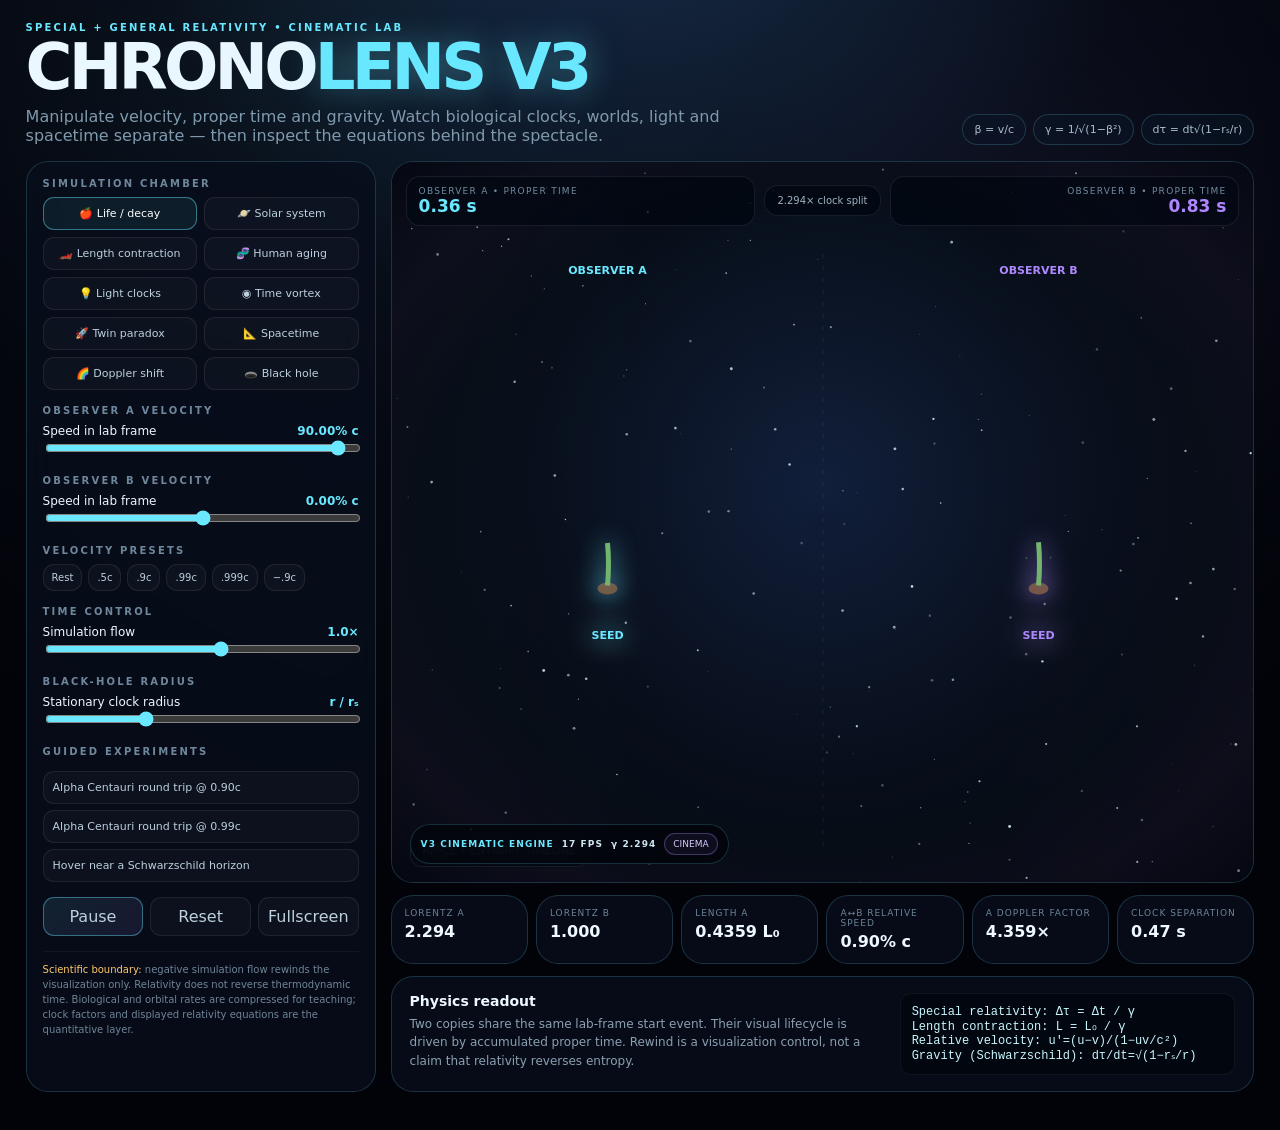
==== commit 1d13beb2: "V3: activate cinematic engine and presentation mode" ====
--- a/index.html
+++ b/index.html
@@ -1 +1 @@
-<!doctype html><html lang="en"><head><meta charset="utf-8"><meta name="viewport" content="width=device-width,initial-scale=1"><meta name="theme-color" content="#02040a"><title>ChronoLens V2 — Relativity Laboratory</title><link rel="stylesheet" href="styles.css"></head><body><main class="shell"><header class="top"><div><div class="eyebrow">SPECIAL + GENERAL RELATIVITY • INTERACTIVE LAB</div><h1>CHRONO<span>LENS V2</span></h1><p>Manipulate velocity, proper time and gravity. Watch biological clocks, worlds, light and spacetime separate — then inspect the equations behind the spectacle.</p></div><div class="chips"><span class="chip">β = v/c</span><span class="chip">γ = 1/√(1−β²)</span><span class="chip">dτ = dt√(1−rₛ/r)</span></div></header><section class="layout"><aside class="panel controls"><div><div class="section-title">Simulation chamber</div><div class="scene-grid"><button class="scene active" data-scene="apple">🍎 Life / decay</button><button class="scene" data-scene="solar">🪐 Solar system</button><button class="scene" data-scene="cars">🏎️ Length contraction</button><button class="scene" data-scene="human">🧬 Human aging</button><button class="scene" data-scene="light">💡 Light clocks</button><button class="scene" data-scene="vortex">◉ Time vortex</button><button class="scene" data-scene="twin">🚀 Twin paradox</button><button class="scene" data-scene="spacetime">📐 Spacetime</button><button class="scene" data-scene="doppler">🌈 Doppler shift</button><button class="scene" data-scene="blackhole">🕳️ Black hole</button></div></div><div><div class="section-title">Observer A velocity</div><div class="row"><span>Speed in lab frame</span><span class="value" id="vaText">90.00% c</span></div><input id="va" type="range" min="-99.99" max="99.99" step=".01" value="90"></div><div><div class="section-title">Observer B velocity</div><div class="row"><span>Speed in lab frame</span><span class="value" id="vbText">0.00% c</span></div><input id="vb" type="range" min="-99.99" max="99.99" step=".01" value="0"></div><div><div class="section-title">Velocity presets</div><div class="quick"><button data-preset="0,0">Rest</button><button data-preset="50,0">.5c</button><button data-preset="90,0">.9c</button><button data-preset="99,0">.99c</button><button data-preset="99.9,0">.999c</button><button data-preset="-90,0">−.9c</button></div></div><div><div class="section-title">Time control</div><div class="row"><span>Simulation flow</span><span class="value" id="rateText">1.0×</span></div><input id="rate" type="range" min="-8" max="8" step=".1" value="1"></div><div><div class="section-title">Black-hole radius</div><div class="row"><span>Stationary clock radius</span><span class="value">r / rₛ</span></div><input id="gravity" type="range" min="1.02" max="3.2" step=".01" value="1.7"></div><div><div class="section-title">Guided experiments</div><button class="mission" data-scene="twin" data-speed="90">Alpha Centauri round trip @ 0.90c</button><button class="mission" data-scene="twin" data-speed="99">Alpha Centauri round trip @ 0.99c</button><button class="mission" data-scene="blackhole" data-speed="0">Hover near a Schwarzschild horizon</button></div><div class="actions"><button class="action primary" id="pause">Pause</button><button class="action" id="reset">Reset</button><button class="action" id="fullscreen">Fullscreen</button></div><div class="note"><span class="warn">Scientific boundary:</span> negative simulation flow rewinds the visualization only. Relativity does not reverse thermodynamic time. Biological and orbital rates are compressed for teaching; clock factors and displayed relativity equations are the quantitative layer.</div></aside><section><div class="panel stage"><div class="hud"><div class="clock a"><small>OBSERVER A • PROPER TIME</small><strong id="clockA">0.00 s</strong></div><div class="centerhud" id="ratio">1.000× clock split</div><div class="clock b"><small>OBSERVER B • PROPER TIME</small><strong id="clockB">0.00 s</strong></div></div><div class="sceneTitle" id="sceneTitle">APPLE • ENTROPY TIMELINE</div><canvas id="cv"></canvas></div><div class="stats"><div class="panel stat"><small>Lorentz A</small><strong id="ga">2.294</strong></div><div class="panel stat"><small>Lorentz B</small><strong id="gb">1.000</strong></div><div class="panel stat"><small>Length A</small><strong id="contract">0.4359 L₀</strong></div><div class="panel stat"><small>A↔B relative speed</small><strong id="relative">90.00% c</strong></div><div class="panel stat"><small>A Doppler factor</small><strong id="doppler">4.359×</strong></div><div class="panel stat"><small>Clock separation</small><strong id="delta">0.00 s</strong></div></div><div class="panel explain"><div><h3>Physics readout</h3><p id="explainText"></p></div><div class="formula">Special relativity: Δτ = Δt / γ<br>Length contraction: L = L₀ / γ<br>Relative velocity: u′=(u−v)/(1−uv/c²)<br>Gravity (Schwarzschild): dτ/dt=√(1−rₛ/r)</div></div></section></section></main><script src="app.js"></script></body></html>+<!doctype html><html lang="en"><head><meta charset="utf-8"><meta name="viewport" content="width=device-width,initial-scale=1"><meta name="theme-color" content="#02040a"><meta name="description" content="ChronoLens V3: an interactive relativity laboratory for time dilation, twin paradox, Doppler shift, spacetime and black-hole clocks."><title>ChronoLens V3 — Relativity Laboratory</title><link rel="stylesheet" href="styles.css"><link rel="stylesheet" href="v3.css"></head><body><main class="shell"><header class="top"><div><div class="eyebrow">SPECIAL + GENERAL RELATIVITY • CINEMATIC LAB</div><h1>CHRONO<span>LENS V3</span></h1><p>Manipulate velocity, proper time and gravity. Watch biological clocks, worlds, light and spacetime separate — then inspect the equations behind the spectacle.</p></div><div class="chips"><span class="chip">β = v/c</span><span class="chip">γ = 1/√(1−β²)</span><span class="chip">dτ = dt√(1−rₛ/r)</span></div></header><section class="layout"><aside class="panel controls"><div><div class="section-title">Simulation chamber</div><div class="scene-grid"><button class="scene active" data-scene="apple">🍎 Life / decay</button><button class="scene" data-scene="solar">🪐 Solar system</button><button class="scene" data-scene="cars">🏎️ Length contraction</button><button class="scene" data-scene="human">🧬 Human aging</button><button class="scene" data-scene="light">💡 Light clocks</button><button class="scene" data-scene="vortex">◉ Time vortex</button><button class="scene" data-scene="twin">🚀 Twin paradox</button><button class="scene" data-scene="spacetime">📐 Spacetime</button><button class="scene" data-scene="doppler">🌈 Doppler shift</button><button class="scene" data-scene="blackhole">🕳️ Black hole</button></div></div><div><div class="section-title">Observer A velocity</div><div class="row"><span>Speed in lab frame</span><span class="value" id="vaText">90.00% c</span></div><input id="va" type="range" min="-99.99" max="99.99" step=".01" value="90"></div><div><div class="section-title">Observer B velocity</div><div class="row"><span>Speed in lab frame</span><span class="value" id="vbText">0.00% c</span></div><input id="vb" type="range" min="-99.99" max="99.99" step=".01" value="0"></div><div><div class="section-title">Velocity presets</div><div class="quick"><button data-preset="0,0">Rest</button><button data-preset="50,0">.5c</button><button data-preset="90,0">.9c</button><button data-preset="99,0">.99c</button><button data-preset="99.9,0">.999c</button><button data-preset="-90,0">−.9c</button></div></div><div><div class="section-title">Time control</div><div class="row"><span>Simulation flow</span><span class="value" id="rateText">1.0×</span></div><input id="rate" type="range" min="-8" max="8" step=".1" value="1"></div><div><div class="section-title">Black-hole radius</div><div class="row"><span>Stationary clock radius</span><span class="value">r / rₛ</span></div><input id="gravity" type="range" min="1.02" max="3.2" step=".01" value="1.7"></div><div><div class="section-title">Guided experiments</div><button class="mission" data-scene="twin" data-speed="90">Alpha Centauri round trip @ 0.90c</button><button class="mission" data-scene="twin" data-speed="99">Alpha Centauri round trip @ 0.99c</button><button class="mission" data-scene="blackhole" data-speed="0">Hover near a Schwarzschild horizon</button></div><div class="actions"><button class="action primary" id="pause">Pause</button><button class="action" id="reset">Reset</button><button class="action" id="fullscreen">Fullscreen</button></div><div class="note"><span class="warn">Scientific boundary:</span> negative simulation flow rewinds the visualization only. Relativity does not reverse thermodynamic time. Biological and orbital rates are compressed for teaching; clock factors and displayed relativity equations are the quantitative layer.</div></aside><section><div class="panel stage"><div class="hud"><div class="clock a"><small>OBSERVER A • PROPER TIME</small><strong id="clockA">0.00 s</strong></div><div class="centerhud" id="ratio">1.000× clock split</div><div class="clock b"><small>OBSERVER B • PROPER TIME</small><strong id="clockB">0.00 s</strong></div></div><div class="sceneTitle" id="sceneTitle">APPLE • ENTROPY TIMELINE</div><canvas id="cv"></canvas></div><div class="stats"><div class="panel stat"><small>Lorentz A</small><strong id="ga">2.294</strong></div><div class="panel stat"><small>Lorentz B</small><strong id="gb">1.000</strong></div><div class="panel stat"><small>Length A</small><strong id="contract">0.4359 L₀</strong></div><div class="panel stat"><small>A↔B relative speed</small><strong id="relative">90.00% c</strong></div><div class="panel stat"><small>A Doppler factor</small><strong id="doppler">4.359×</strong></div><div class="panel stat"><small>Clock separation</small><strong id="delta">0.00 s</strong></div></div><div class="panel explain"><div><h3>Physics readout</h3><p id="explainText"></p></div><div class="formula">Special relativity: Δτ = Δt / γ<br>Length contraction: L = L₀ / γ<br>Relative velocity: u′=(u−v)/(1−uv/c²)<br>Gravity (Schwarzschild): dτ/dt=√(1−rₛ/r)</div></div></section></section></main><script src="app.js"></script><script src="v3.js"></script></body></html>
--- a/v3.css
+++ b/v3.css
@@ -0,0 +1 @@
+.v3-telemetry{position:absolute;z-index:9;left:18px;bottom:18px;display:flex;gap:8px;align-items:center;padding:8px 10px;border:1px solid #69e8ff2e;border-radius:999px;background:#02050bc9;backdrop-filter:blur(12px);font-size:9px;letter-spacing:.12em;color:#8298aa}.v3-telemetry span{color:#69e8ff;font-weight:900}.v3-telemetry b{font-weight:700;color:#cfe9f3}.v3-telemetry button{border:1px solid #ad86ff55;background:#ad86ff12;color:#d9caff;border-radius:999px;padding:5px 8px;font:inherit;cursor:pointer}.aberration{--focus:45%;position:absolute;z-index:2;inset:0;pointer-events:none;opacity:0;background:radial-gradient(ellipse at center,transparent 0,var(--focus),#69e8ff08 65%,#ad86ff16 82%,#02040ad9 100%);mix-blend-mode:screen;transition:opacity .25s}.stage canvas{position:relative;z-index:1;transition:transform .18s ease-out,filter .3s}.stage:after{content:'';position:absolute;z-index:3;inset:0;pointer-events:none;background:linear-gradient(90deg,#69e8ff05,transparent 30%,transparent 70%,#ad86ff06),repeating-linear-gradient(0deg,#fff0 0 3px,#ffffff05 4px);mix-blend-mode:screen;opacity:.35}.cinema .controls,.cinema .stats,.cinema .explain,.cinema .top p,.cinema .chips{display:none}.cinema .layout{display:block}.cinema .shell{width:100vw;padding:0}.cinema .top{position:fixed;z-index:20;left:24px;top:18px;pointer-events:none}.cinema .top h1{font-size:26px}.cinema .stage{height:100vh;border-radius:0;border:0}.cinema .stage canvas{height:100vh}.cinema .sceneTitle{top:78px}.cinema .v3-telemetry{bottom:24px}.cinema{overflow:hidden}@media(max-width:650px){.v3-telemetry span{display:none}.v3-telemetry{left:10px;bottom:10px}.aberration{display:none}}
